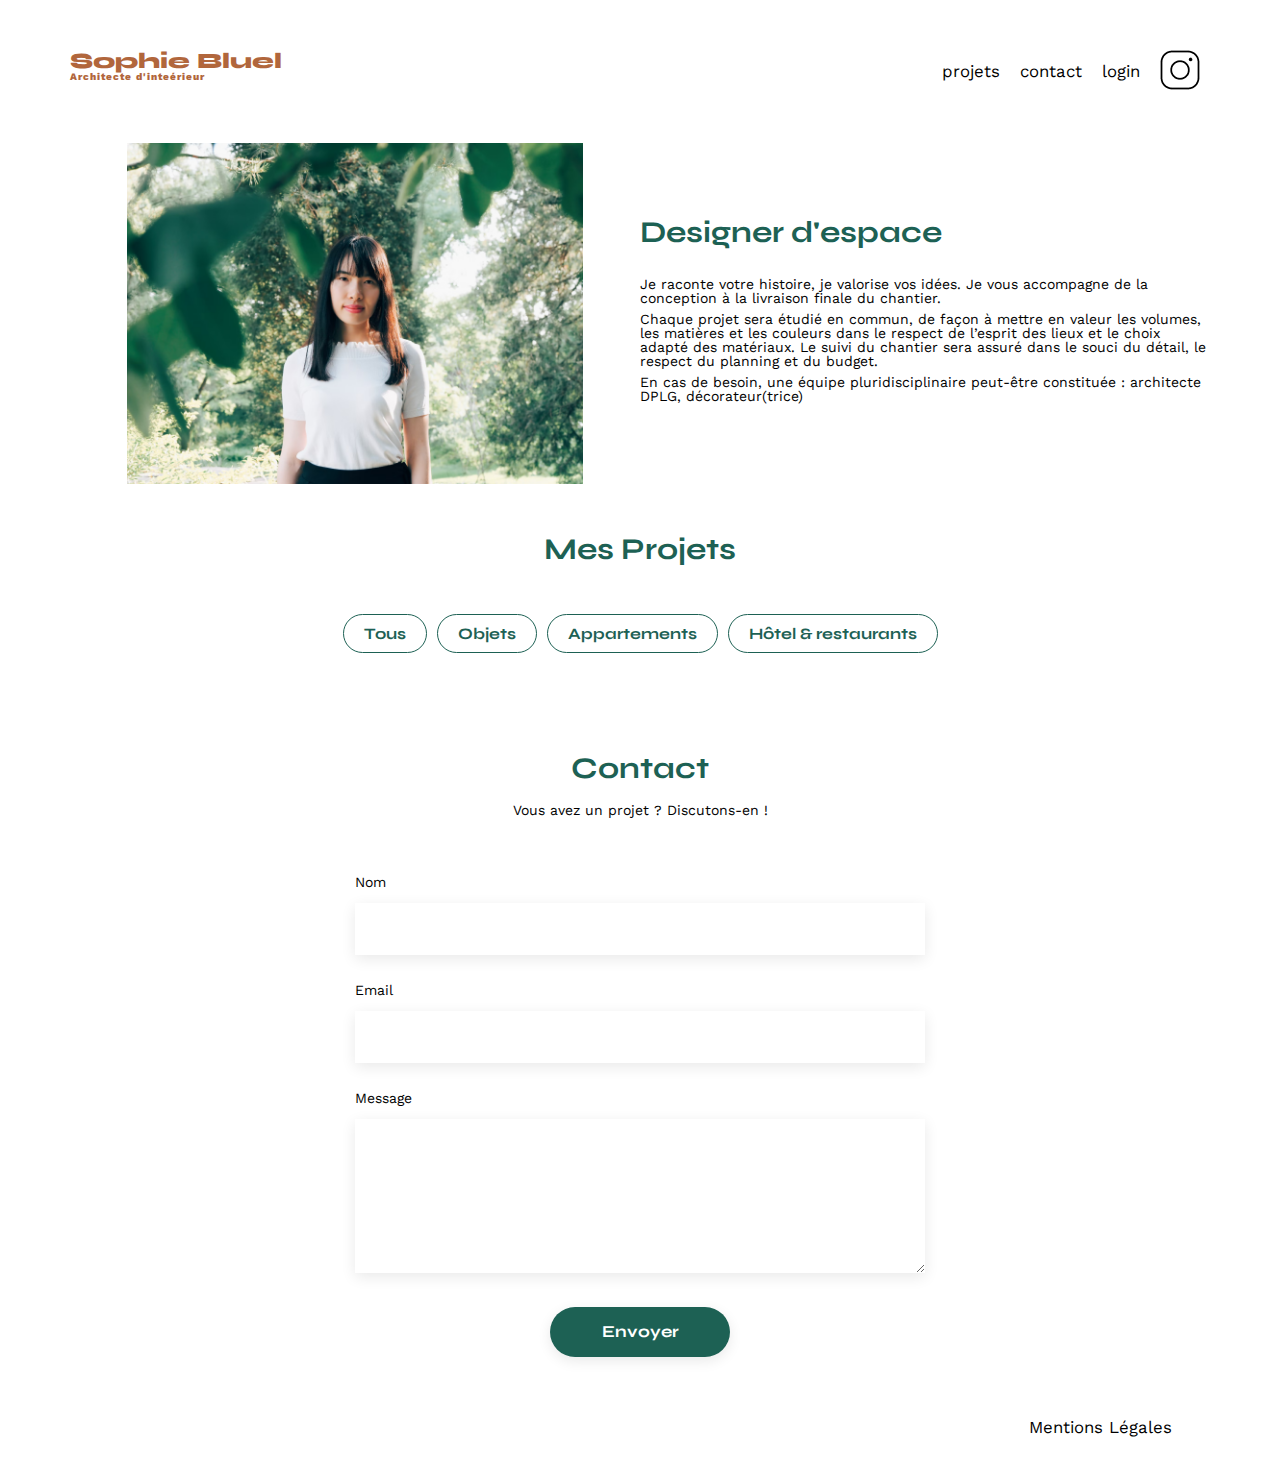
==== index.html @ 7c19d62d "Premier commit" ====
<!DOCTYPE html>
<html lang="fr">
  <head>
    <meta charset="UTF-8" />
    <title>Sophie Bluel - Architecte d'intérieur</title>
    <meta name="viewport" content="width=device-width, initial-scale=1.0" />
    <link rel="preconnect" href="https://fonts.googleapis.com" />
    <link rel="preconnect" href="https://fonts.gstatic.com" crossorigin />
    <link
      href="https://fonts.googleapis.com/css2?family=Syne:wght@700;800&family=Work+Sans&display=swap"
      rel="stylesheet"
    />
    <meta name="description" content="" />
    <link rel="stylesheet" href="./assets/style.css" />
  </head>

  <!-- Objectif 1 : Récuper projet archi via l'api
	Bonus : faire les filtres à récup via la back sauf "tous" -->

  <body>
    <header>
      <h1>Sophie Bluel <span>Architecte d'inteérieur</span></h1>
      <nav>
        <ul>
          <li>projets</li>
          <li>contact</li>
          <li>login</li>
          <li><img src="./assets/icons/instagram.png" alt="Instagram" /></li>
        </ul>
      </nav>
    </header>
    <main>
      <section id="introduction">
        <figure>
          <img src="./assets/images/sophie-bluel.png" alt="" />
        </figure>
        <article>
          <h2>Designer d'espace</h2>
          <p>
            Je raconte votre histoire, je valorise vos idées. Je vous accompagne
            de la conception à la livraison finale du chantier.
          </p>
          <p>
            Chaque projet sera étudié en commun, de façon à mettre en valeur les
            volumes, les matières et les couleurs dans le respect de l’esprit
            des lieux et le choix adapté des matériaux. Le suivi du chantier
            sera assuré dans le souci du détail, le respect du planning et du
            budget.
          </p>
          <p>
            En cas de besoin, une équipe pluridisciplinaire peut-être constituée
            : architecte DPLG, décorateur(trice)
          </p>
        </article>
      </section>
      <section id="portfolio">
        <h2>Mes Projets</h2>
        <div class="boutons-filtres">
          <a class="btn-tous">Tous</a>
          <a class="btn-objets">Objets</a>
          <a class="btn-appartements">Appartements</a>
          <a class="btn-hotel_restaurant">Hôtel & restaurants</a>
        </div>
        <div class="gallery"></div>
      </section>
      <section id="contact">
        <h2>Contact</h2>
        <p>Vous avez un projet ? Discutons-en !</p>
        <form action="#" method="post">
          <label for="name">Nom</label>
          <input type="text" name="name" id="name" />
          <label for="email">Email</label>
          <input type="email" name="email" id="email" />
          <label for="message">Message</label>
          <textarea name="message" id="message" cols="30" rows="10"></textarea>
          <input type="submit" value="Envoyer" />
        </form>
      </section>
    </main>

    <footer>
      <nav>
        <ul>
          <li>Mentions Légales</li>
        </ul>
      </nav>
    </footer>
    <script src="./assets/script.js"></script>
  </body>
</html>
---- assets/style.css ----
/* http://meyerweb.com/eric/tools/css/reset/
   v2.0 | 20110126
   License: none (public domain)
*/

html,
body,
div,
span,
applet,
object,
iframe,
h1,
h2,
h3,
h4,
h5,
h6,
p,
blockquote,
pre,
a,
abbr,
acronym,
address,
big,
cite,
code,
del,
dfn,
em,
img,
ins,
kbd,
q,
s,
samp,
small,
strike,
strong,
sub,
sup,
tt,
var,
b,
u,
i,
center,
dl,
dt,
dd,
ol,
ul,
li,
fieldset,
form,
label,
legend,
table,
caption,
tbody,
tfoot,
thead,
tr,
th,
td,
article,
aside,
canvas,
details,
embed,
figure,
figcaption,
footer,
header,
hgroup,
menu,
nav,
output,
ruby,
section,
summary,
time,
mark,
audio,
video {
  margin: 0;
  padding: 0;
  border: 0;
  font-size: 100%;
  font: inherit;
  vertical-align: baseline;
}
/* HTML5 display-role reset for older browsers */
article,
aside,
details,
figcaption,
figure,
footer,
header,
hgroup,
menu,
nav,
section {
  display: block;
}
body {
  line-height: 1;
}
ol,
ul {
  list-style: none;
}
blockquote,
q {
  quotes: none;
}
blockquote:before,
blockquote:after,
q:before,
q:after {
  content: "";
  content: none;
}
table {
  border-collapse: collapse;
  border-spacing: 0;
}
/** end reset css**/
body {
  max-width: 1140px;
  margin: auto;
  font-family: "Work Sans";
  font-size: 14px;
}
header {
  display: flex;
  justify-content: space-between;
  margin: 50px 0;
}
section {
  margin: 50px 0;
}

h1 {
  display: flex;
  flex-direction: column;
  font-family: "Syne";
  font-size: 22px;
  font-weight: 800;
  color: #b1663c;
}

h1 > span {
  font-family: "Work Sans";
  font-size: 10px;
  letter-spacing: 0.1em;
}

h2 {
  font-family: "Syne";
  font-weight: 700;
  font-size: 30px;
  color: #1d6154;
}
.boutons-filtres {
  display: flex;
  justify-content: center;
  margin: 50px 0;
  top: 812px;
  left: 427px;
}

.boutons-filtres a {
  display: flex;
  /* width: 100%; */
  height: 37px;
  border-radius: 60px;
  border: 1px solid #1d6154;
  font-family: syne;
  font-size: 16px;
  font-weight: 700;
  justify-content: center;
  align-items: center;
  padding: 0 20px;
  margin: 0 5px;
  color: #1d6154;
}
.boutons-filtres a:hover {
	background-color: #1d6154;
	color: white;
	cursor: pointer;
}

nav ul {
  display: flex;
  align-items: center;
  list-style-type: none;
}
nav li {
  padding: 0 10px;
  font-size: 1.2em;
}

li:hover {
  color: #b1663c;
}
#introduction {
  display: flex;
  align-items: center;
}
#introduction figure {
  flex: 1;
}
#introduction img {
  display: block;
  margin: auto;
  width: 80%;
}

#introduction article {
  flex: 1;
}
#introduction h2 {
  margin-bottom: 1em;
}

#introduction p {
  margin-bottom: 0.5em;
}
#portfolio h2 {
  text-align: center;
  margin-bottom: 1em;
}
.gallery {
  width: 100%;
  display: grid;
  grid-template-columns: 1fr 1fr 1fr;
  grid-column-gap: 20px;
  grid-row-gap: 20px;
}

.gallery img {
  width: 100%;
}
#contact {
  width: 50%;
  margin: auto;
}
#contact > * {
  text-align: center;
}
#contact h2 {
  margin-bottom: 20px;
}
#contact form {
  text-align: left;
  margin-top: 30px;
  display: flex;
  flex-direction: column;
}

#contact input {
  height: 50px;
  font-size: 1.2em;
  border: none;
  box-shadow: 0px 4px 14px rgba(0, 0, 0, 0.09);
}
#contact label {
  margin: 2em 0 1em 0;
}
#contact textarea {
  border: none;
  box-shadow: 0px 4px 14px rgba(0, 0, 0, 0.09);
}

input[type="submit"] {
  font-family: "Syne";
  font-weight: 700;
  color: white;
  background-color: #1d6154;
  margin: 2em auto;
  width: 180px;
  text-align: center;
  border-radius: 60px;
}

footer nav ul {
  display: flex;
  justify-content: flex-end;
  margin: 2em;
}
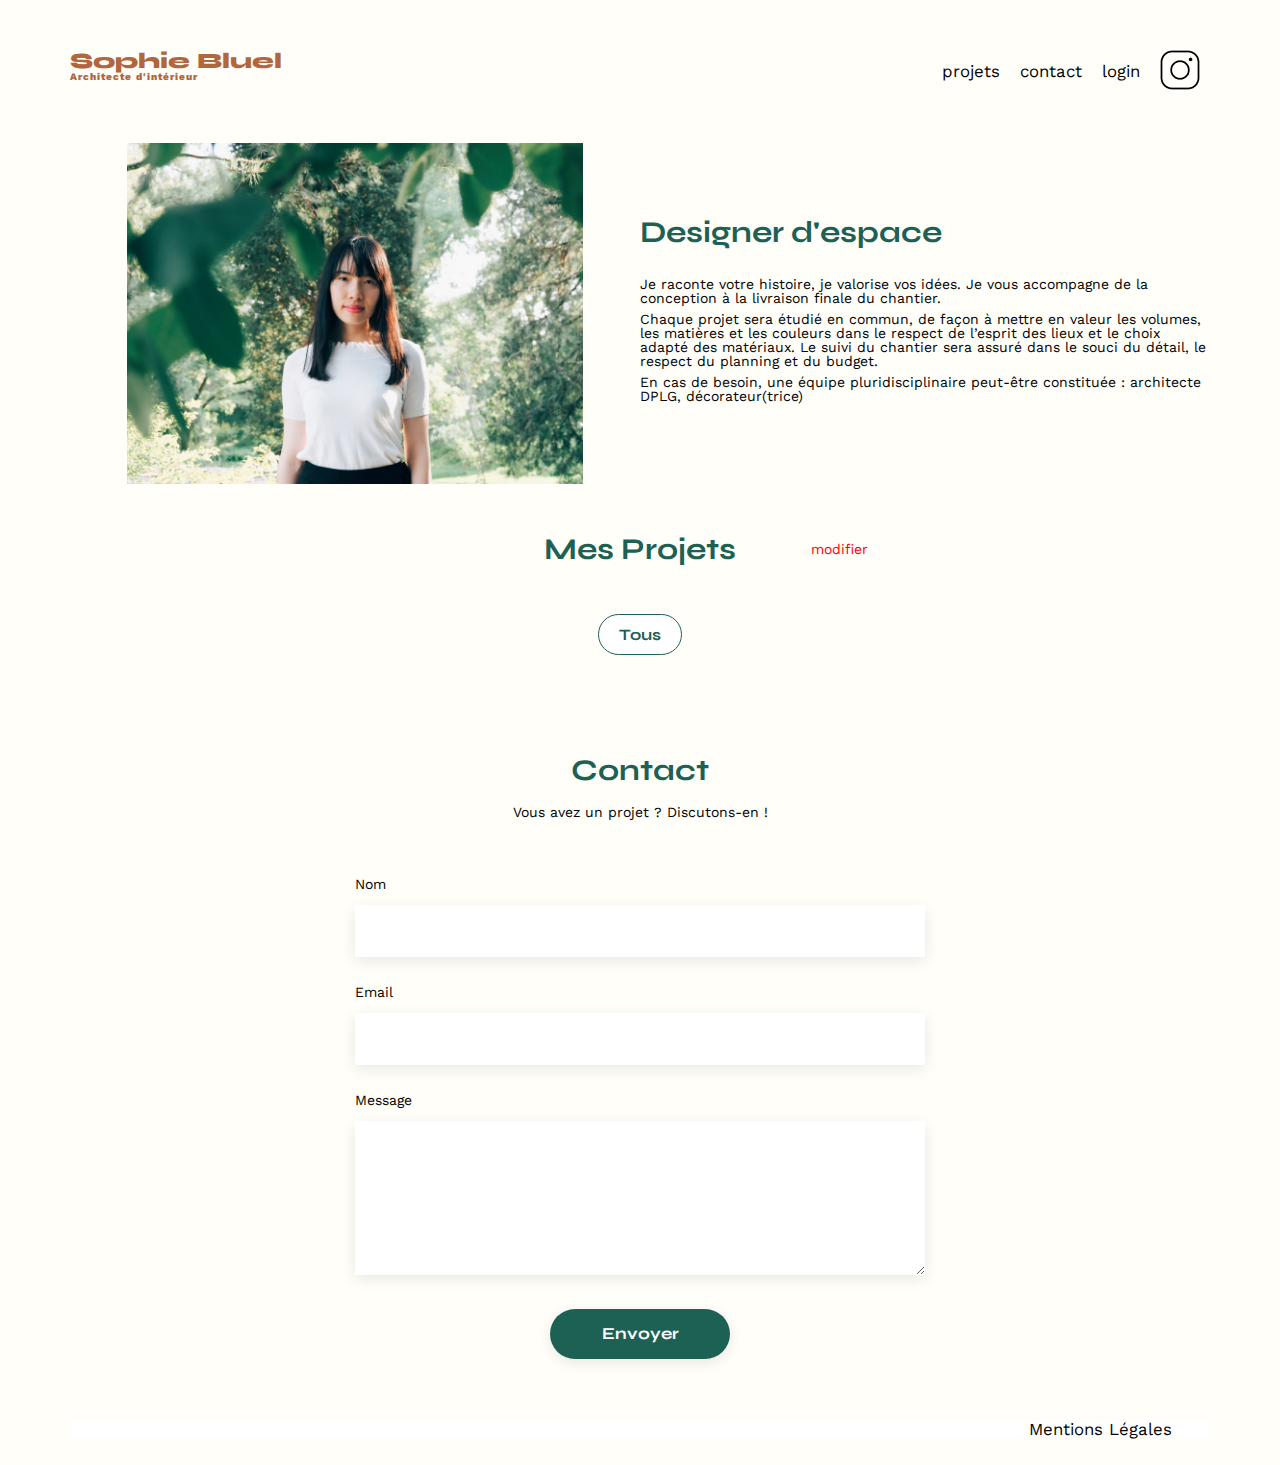
==== commit 4c1cf49f: "ajout de la première version de la modale" ====
--- a/index.html
+++ b/index.html
@@ -14,17 +14,21 @@
     <link rel="stylesheet" href="./assets/style.css" />
   </head>
 
-  <!-- Objectif 1 : Récuper projet archi via l'api
-	Bonus : faire les filtres à récup via la back sauf "tous" -->
+  <!-- Objectif 1 :
+       Objectif 2 : 
+       Ojectif 3 : Faire la modale
+      (Faire fonctionner la suppretion)  -->
 
   <body>
     <header>
-      <h1>Sophie Bluel <span>Architecte d'inteérieur</span></h1>
+      <h1>Sophie Bluel <span>Architecte d'intérieur</span></h1>
       <nav>
         <ul>
           <li>projets</li>
           <li>contact</li>
-          <li>login</li>
+          <li id="login-item">
+            <a href="/assets/login.html" class="login-index">login</a>
+          </li>
           <li><img src="./assets/icons/instagram.png" alt="Instagram" /></li>
         </ul>
       </nav>
@@ -54,14 +58,23 @@
         </article>
       </section>
       <section id="portfolio">
-        <h2>Mes Projets</h2>
-        <div class="boutons-filtres">
-          <a class="btn-tous">Tous</a>
-          <a class="btn-objets">Objets</a>
-          <a class="btn-appartements">Appartements</a>
-          <a class="btn-hotel_restaurant">Hôtel & restaurants</a>
+        <div class="modifier">
+          <h2>Mes Projets</h2>
+          <a id="btn-modifier">modifier</a>
+        </div>
+        <div id="filters">
+          <button class="filter-btn btn-tous">Tous</button>
         </div>
         <div class="gallery"></div>
+      </section>
+      <section>
+        <div id="modal" class="modal">
+          <div class="modal-content">
+            <span class="close" id="close-modal">&times;</span>
+            <h2>Modifier le projet</h2>
+            <div id="modal-projects"></div>
+          </div>
+        </div>
       </section>
       <section id="contact">
         <h2>Contact</h2>
--- a/assets/style.css
+++ b/assets/style.css
@@ -107,10 +107,14 @@
 }
 body {
   line-height: 1;
+  background-color: #fffef8;
 }
 ol,
 ul {
   list-style: none;
+}
+li:hover {
+  cursor: pointer;
 }
 blockquote,
 q {
@@ -163,7 +167,9 @@
   font-weight: 700;
   font-size: 30px;
   color: #1d6154;
-}
+  position: relative;
+}
+
 .boutons-filtres {
   display: flex;
   justify-content: center;
@@ -172,10 +178,19 @@
   left: 427px;
 }
 
-.boutons-filtres a {
-  display: flex;
-  /* width: 100%; */
-  height: 37px;
+#filters {
+  justify-content: center;
+  align-items: center;
+  margin: 50px 0;
+}
+
+.btn-tous {
+  color: white;
+}
+
+/* Styles pour tous les boutons de filtre */
+.filter-btn {
+  display: inline-block;
   border-radius: 60px;
   border: 1px solid #1d6154;
   font-family: syne;
@@ -183,14 +198,17 @@
   font-weight: 700;
   justify-content: center;
   align-items: center;
-  padding: 0 20px;
+  padding: 10px 20px;
   margin: 0 5px;
   color: #1d6154;
-}
-.boutons-filtres a:hover {
-	background-color: #1d6154;
-	color: white;
-	cursor: pointer;
+  text-align: center;
+  background-color: #fff;
+}
+
+.filter-btn:hover {
+  background-color: #1d6154;
+  color: white;
+  cursor: pointer;
 }
 
 nav ul {
@@ -201,6 +219,15 @@
 nav li {
   padding: 0 10px;
   font-size: 1.2em;
+}
+
+.login-index {
+  text-decoration: none;
+  color: black;
+}
+
+.login-index:hover {
+  color: #b1663c;
 }
 
 li:hover {
@@ -229,10 +256,23 @@
 #introduction p {
   margin-bottom: 0.5em;
 }
+.modifier {
+  position: relative;
+}
+
 #portfolio h2 {
   text-align: center;
   margin-bottom: 1em;
 }
+
+#btn-modifier {
+  color: red;
+  position: absolute;
+  top: 25%;
+  right: 30%;
+  cursor: pointer;
+}
+
 .gallery {
   width: 100%;
   display: grid;
@@ -244,6 +284,94 @@
 .gallery img {
   width: 100%;
 }
+
+.container {
+  display: flex;
+  flex-direction: column;
+  align-items: center;
+  padding-top: 50px;
+  padding-bottom: 180px;
+}
+
+.title-form {
+  font-family: Syne;
+  font-weight: 700;
+  font-size: 50px;
+  line-height: 36px;
+}
+
+#login-form {
+  display: flex;
+  flex-direction: column;
+  margin-top: 35px;
+}
+
+.form-mail,
+.form-mdp {
+  font-family: "Work Sans", sans-serif;
+  font-weight: 700;
+  font-size: 16px;
+  color: #3d3d3d;
+  margin-top: 20px;
+  margin-bottom: 5px;
+}
+
+.login-input {
+  width: 379px;
+  height: 51px;
+  border: none;
+  box-shadow: 2px 2px 2px 1px rgba(0, 0, 0, 0.1);
+}
+
+.login-sub {
+  width: 179px;
+  height: 36px;
+  border-radius: 25px;
+  background-color: #1d6154;
+  color: white;
+  border: none;
+  margin: 25px auto;
+}
+
+.login-sub:hover {
+  cursor: pointer;
+}
+
+.login-mdp {
+  color: #3d3d3d;
+  font-size: 14px;
+}
+
+/* Styles pour la modale */
+.modal {
+  display: none;
+  position: fixed;
+  top: 0;
+  left: 0;
+  width: 100%;
+  height: 100%;
+  background-color: rgba(0, 0, 0, 0.4);
+}
+
+.modal-content {
+  background-color: #fff;
+  margin: 20% auto;
+  padding: 20px;
+  border-radius: 5px;
+  width: 60%;
+  box-shadow: 0px 0px 10px rgba(0, 0, 0, 0.2);
+  display: grid;
+  grid-template-columns: repeat(auto-fit, minmax(200px, 1fr));
+  gap: 20px;
+}
+
+.close {
+  color: #aaa;
+  float: right;
+  font-size: 28px;
+  font-weight: bold;
+}
+
 #contact {
   width: 50%;
   margin: auto;
@@ -285,6 +413,9 @@
   text-align: center;
   border-radius: 60px;
 }
+footer {
+  background-color: #fff;
+}
 
 footer nav ul {
   display: flex;
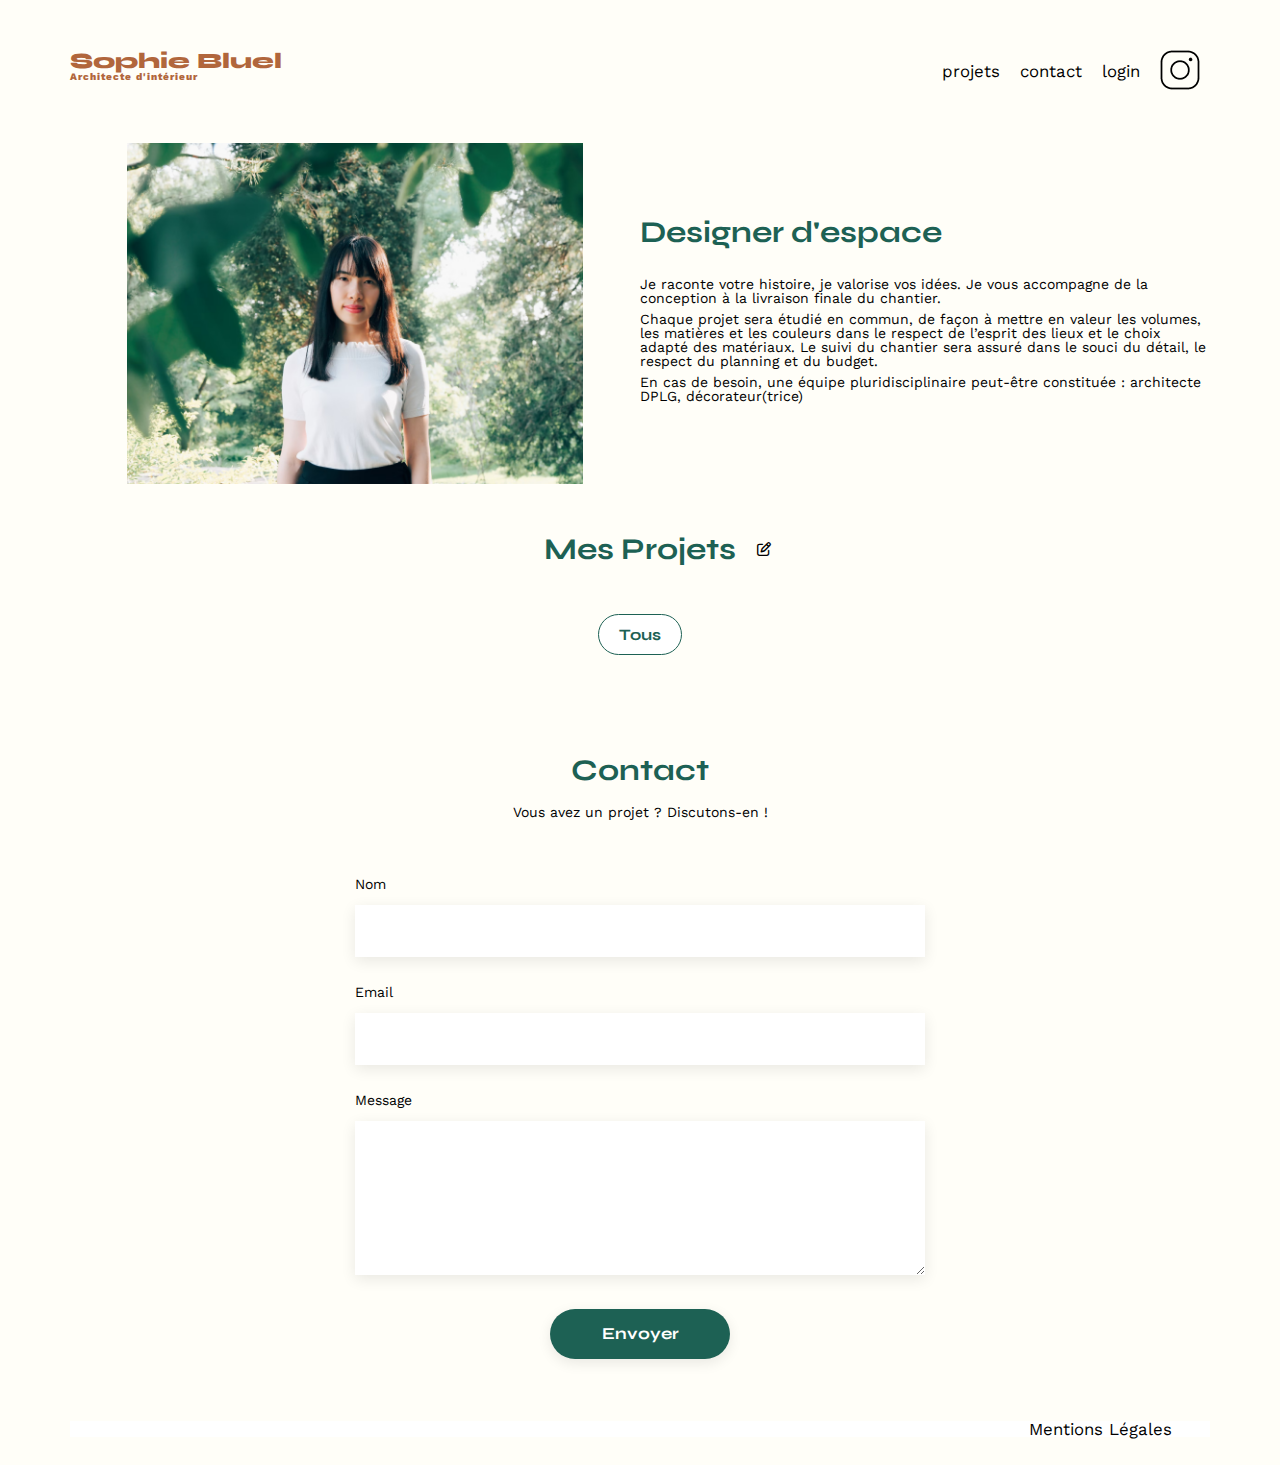
==== commit fa262e0c: "ajout de la modale version 2.0" ====
--- a/index.html
+++ b/index.html
@@ -4,6 +4,10 @@
     <meta charset="UTF-8" />
     <title>Sophie Bluel - Architecte d'intérieur</title>
     <meta name="viewport" content="width=device-width, initial-scale=1.0" />
+    <link
+      rel="stylesheet"
+      href="https://cdnjs.cloudflare.com/ajax/libs/font-awesome/6.0.0-beta2/css/all.min.css"
+    />
     <link rel="preconnect" href="https://fonts.googleapis.com" />
     <link rel="preconnect" href="https://fonts.gstatic.com" crossorigin />
     <link
@@ -56,25 +60,37 @@
             : architecte DPLG, décorateur(trice)
           </p>
         </article>
+        <section>
+          <div id="modal" class="modal-container">
+            <div class="overlay modal-trigger"></div>
+            <div class="modal-content">
+              <button class="close-modal modal-trigger">x</button>
+              <h2>Galerie photo</h2>
+              <div class="galerie"></div>
+              <hr />
+              <div class="bouton-galerie">
+                <button class="ajout-photo">Ajouter une photo</button>
+                <button class="supprimer-galerie">Supprimer la galerie</button>
+              </div>
+            </div>
+          </div>
+        </section>
       </section>
       <section id="portfolio">
         <div class="modifier">
           <h2>Mes Projets</h2>
-          <a id="btn-modifier">modifier</a>
+          <div>
+            <i class="fa-regular fa-pen-to-square"></i
+            ><a id="btn-modifier" class="modal-trigger modifier-button"
+              >modifier</a
+            >
+          </div>
         </div>
+
         <div id="filters">
           <button class="filter-btn btn-tous">Tous</button>
         </div>
         <div class="gallery"></div>
-      </section>
-      <section>
-        <div id="modal" class="modal">
-          <div class="modal-content">
-            <span class="close" id="close-modal">&times;</span>
-            <h2>Modifier le projet</h2>
-            <div id="modal-projects"></div>
-          </div>
-        </div>
       </section>
       <section id="contact">
         <h2>Contact</h2>
--- a/assets/style.css
+++ b/assets/style.css
@@ -266,10 +266,16 @@
 }
 
 #btn-modifier {
-  color: red;
   position: absolute;
   top: 25%;
-  right: 30%;
+  right: 33%;
+  cursor: pointer;
+}
+
+.fa-pen-to-square {
+  position: absolute;
+  top: 25%;
+  right: 38.5%;
   cursor: pointer;
 }
 
@@ -342,35 +348,102 @@
   font-size: 14px;
 }
 
-/* Styles pour la modale */
-.modal {
-  display: none;
+/* Mon style de modale */
+
+.modal-container {
+  visibility: hidden;
   position: fixed;
   top: 0;
   left: 0;
+  width: 100vw;
+  height: 100vh;
+  z-index: 1;
+}
+
+.modal-container.active {
+  visibility: visible;
+}
+
+.overlay {
+  position: absolute;
   width: 100%;
   height: 100%;
-  background-color: rgba(0, 0, 0, 0.4);
+  background: #333333d3;
 }
 
 .modal-content {
+  width: 630px;
+  background: #fff;
+  border-radius: 5px;
+  position: absolute;
+  top: 40%;
+  left: 50%;
+  transform: translate(-50%, -50%);
+  padding: 30px 80px 0 80px;
+}
+
+.close-modal {
+  padding: 8px 10px;
+  border: none;
+  border-radius: 5px;
+  font-size: 18px;
+  position: absolute;
+  top: 10px;
+  right: 10px;
+  cursor: pointer;
+  color: black;
+  font-weight: bold;
   background-color: #fff;
-  margin: 20% auto;
-  padding: 20px;
-  border-radius: 5px;
-  width: 60%;
-  box-shadow: 0px 0px 10px rgba(0, 0, 0, 0.2);
-  display: grid;
-  grid-template-columns: repeat(auto-fit, minmax(200px, 1fr));
+}
+
+.modal-container h2 {
+  margin-top: 10px;
+  font-weight: 500;
+  text-align: center;
+  font-family: Work Sans;
+  font-weight: 400;
+  font-size: 26px;
+}
+
+.galerie {
+  margin-top: 40px;
+}
+
+.bouton-galerie {
+  display: flex;
+  flex-direction: column;
+  margin: 30px 0;
   gap: 20px;
-}
-
-.close {
-  color: #aaa;
-  float: right;
-  font-size: 28px;
-  font-weight: bold;
-}
+  align-items: center;
+}
+
+.ajout-photo {
+  width: 55%;
+  height: 36px;
+  border-radius: 25px;
+  background-color: #1d6154;
+  color: white;
+  border: none;
+  font-family: Syne;
+  font-size: 15px;
+  font-weight: 700;
+  line-height: 17px;
+  cursor: pointer;
+}
+
+.supprimer-galerie {
+  width: 50%;
+  color: rgb(243, 94, 94);
+  border: none;
+  font-family: Syne;
+  font-size: 15px;
+  font-weight: 700;
+  line-height: 17px;
+  background-color: #fff;
+  cursor: pointer;
+}
+
+/* Fin de la modale */
 
 #contact {
   width: 50%;
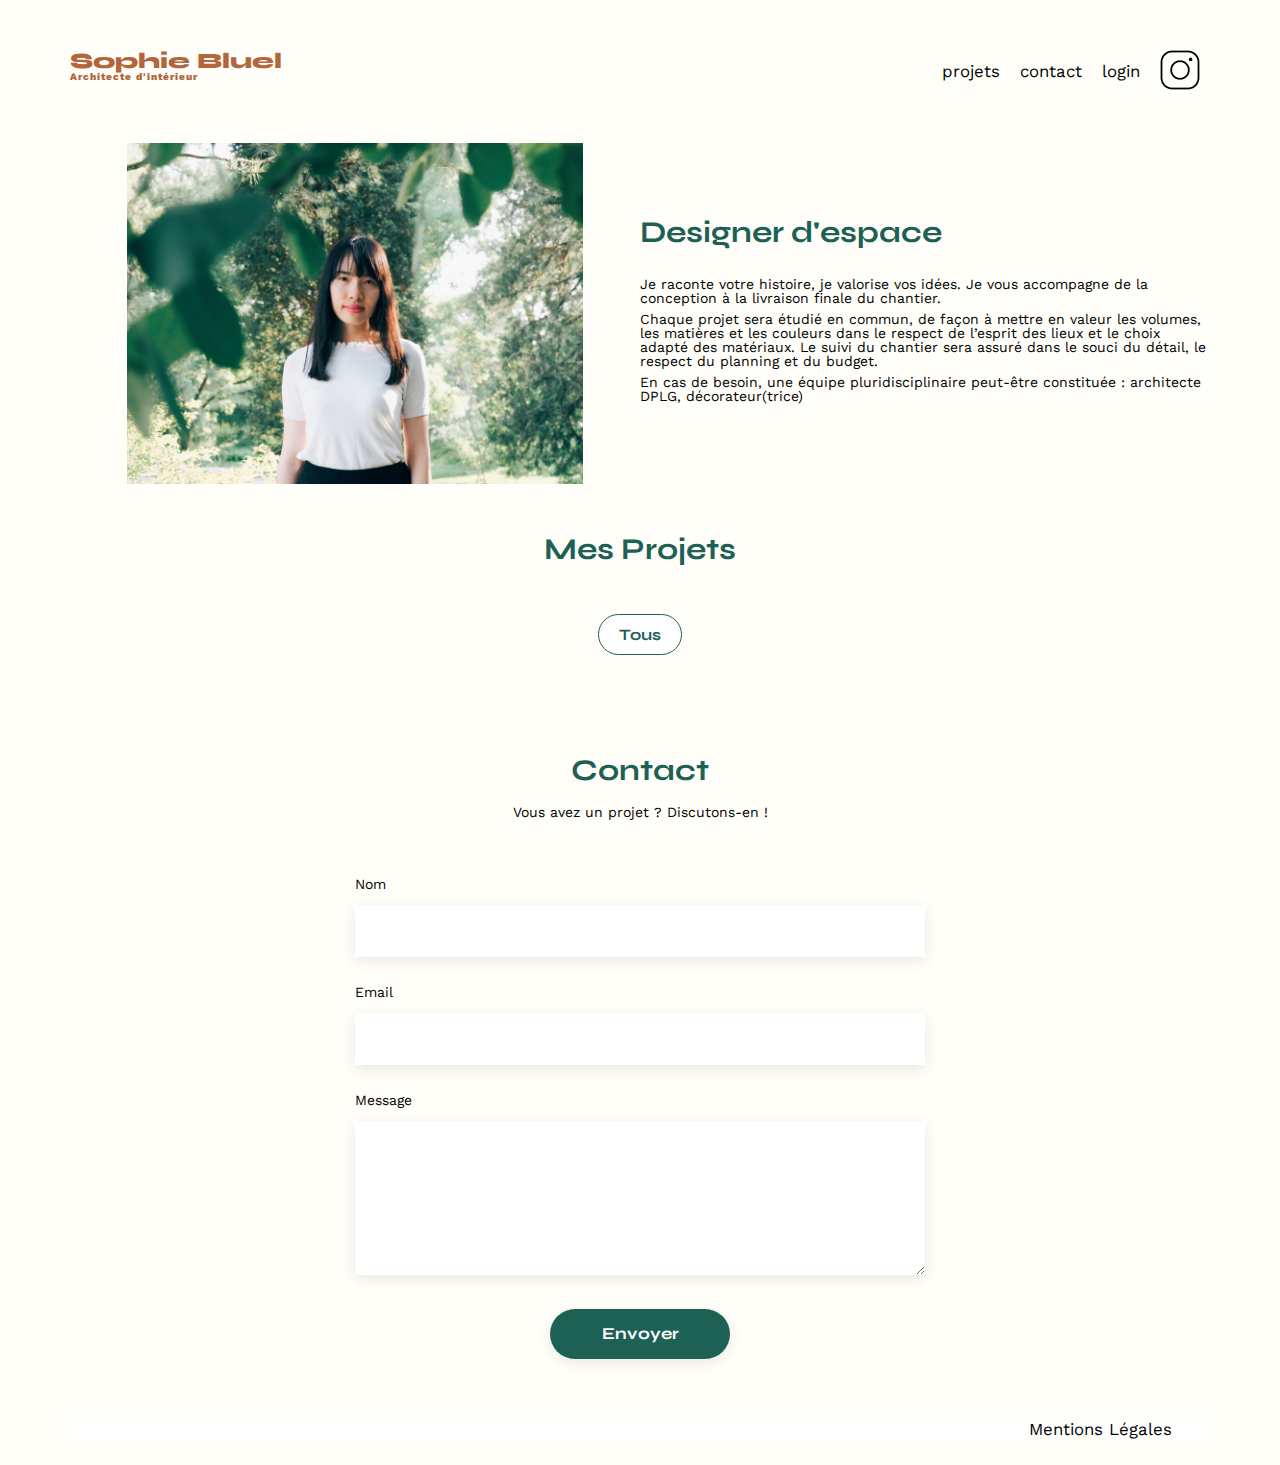
==== commit c2ba0959: "Ajout des projets brute dans la modale" ====
--- a/index.html
+++ b/index.html
@@ -18,10 +18,9 @@
     <link rel="stylesheet" href="./assets/style.css" />
   </head>
 
-  <!-- Objectif 1 :
-       Objectif 2 : 
-       Ojectif 3 : Faire la modale
-      (Faire fonctionner la suppretion)  -->
+  <!-- Objectif 1 : stylisée le contenu de la modale
+       Objectif 2 : coder suppression image
+       Objectif 3 : Faire la seconde modale -->
 
   <body>
     <header>
@@ -75,6 +74,7 @@
             </div>
           </div>
         </section>
+        <section class="modal-ajout-photo"></section>
       </section>
       <section id="portfolio">
         <div class="modifier">
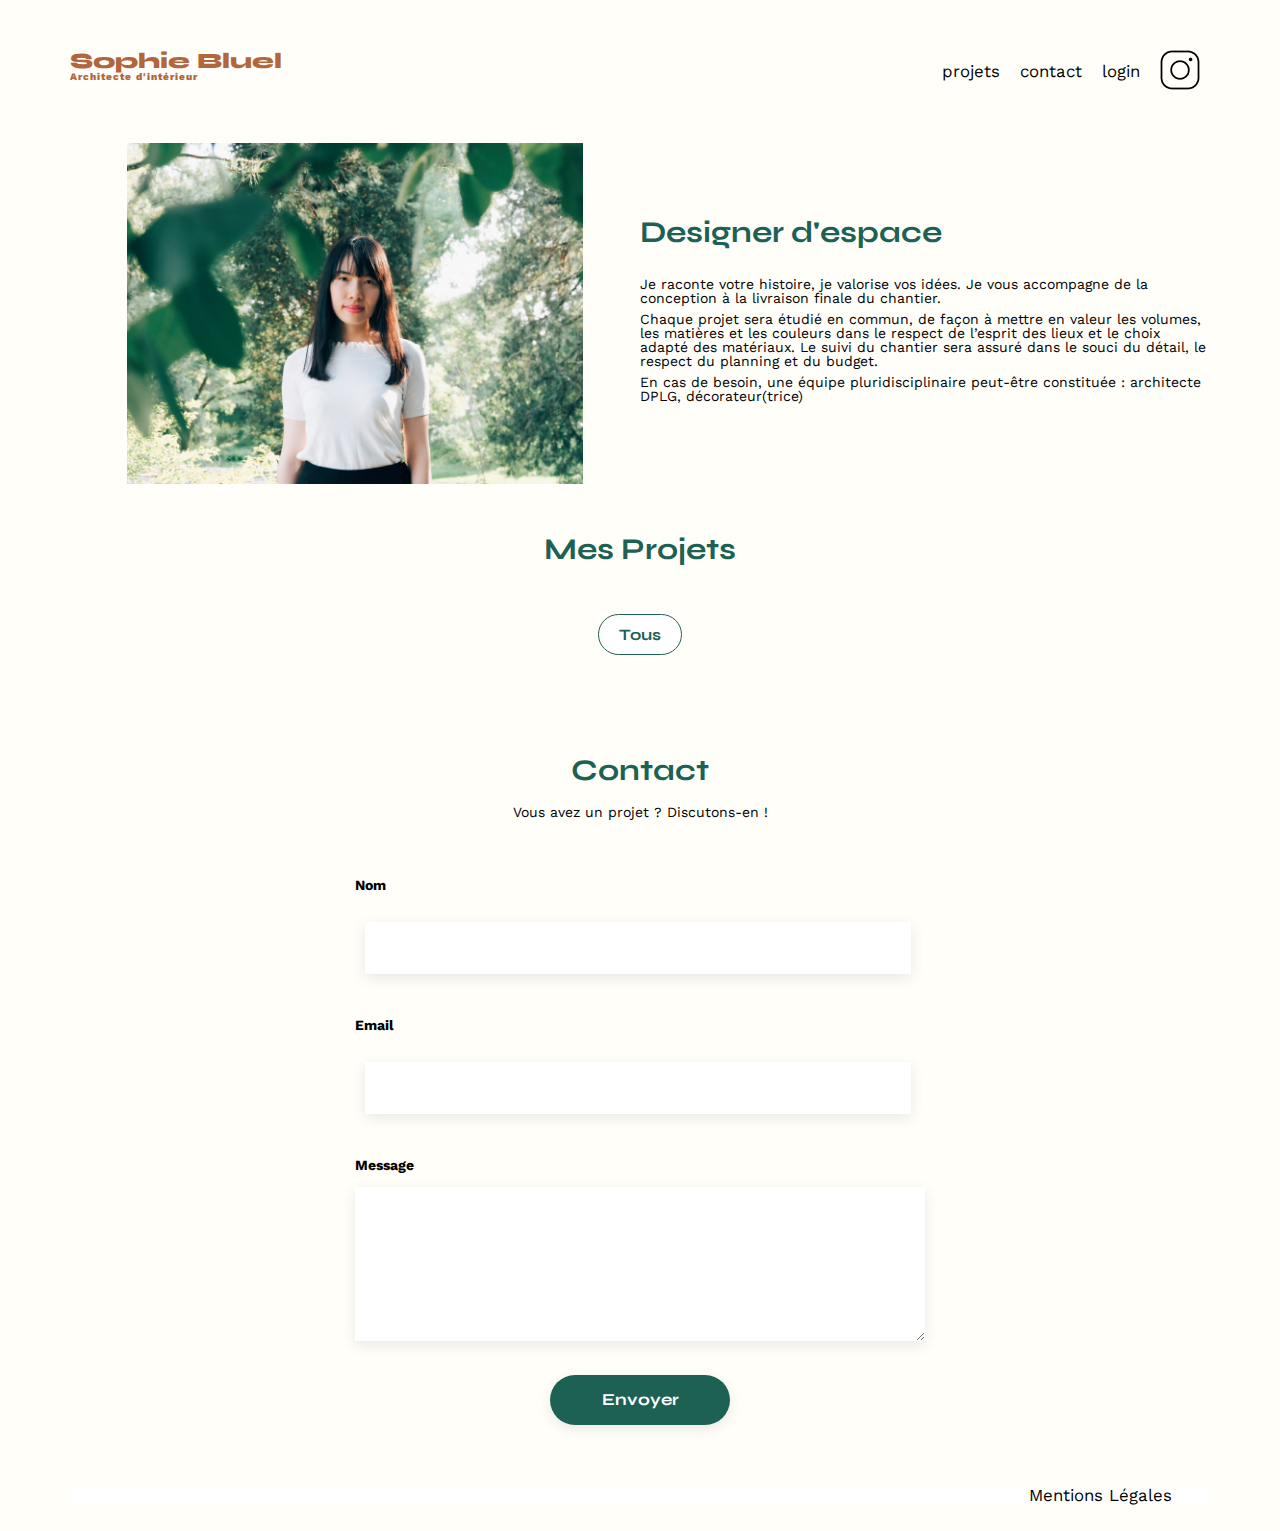
==== commit 69d76b0a: "Implémentation ajout et suppression de photo" ====
--- a/index.html
+++ b/index.html
@@ -59,22 +59,45 @@
             : architecte DPLG, décorateur(trice)
           </p>
         </article>
-        <section>
-          <div id="modal" class="modal-container">
-            <div class="overlay modal-trigger"></div>
-            <div class="modal-content">
-              <button class="close-modal modal-trigger">x</button>
-              <h2>Galerie photo</h2>
-              <div class="galerie"></div>
-              <hr />
-              <div class="bouton-galerie">
-                <button class="ajout-photo">Ajouter une photo</button>
-                <button class="supprimer-galerie">Supprimer la galerie</button>
-              </div>
+      </section>
+      <!-- Modale 1 -->
+      <section id="modal-1">
+        <div id="modal-container-1" class="modal-container-1">
+          <div class="overlay modal-trigger"></div>
+          <div class="modal-content">
+            <button class="close-modal modal-trigger">x</button>
+            <h2>Galerie photo</h2>
+            <div class="galerie"></div>
+            <hr />
+            <div class="bouton-galerie">
+              <button class="ajout-photo">Ajouter une photo</button>
+              <button class="supprimer-galerie">Supprimer la galerie</button>
             </div>
           </div>
-        </section>
-        <section class="modal-ajout-photo"></section>
+        </div>
+      </section>
+      <section id="modal-2">
+        <div id="modal-container-2" class="modal-container-2">
+          <div class="overlay modal-trigger"></div>
+          <div class="modal-content">
+            <button class="close-modal modal-trigger">x</button>
+            <i class="fa-solid fa-arrow-left"></i>
+            <h2>Ajout photo</h2>
+            <div class="ajout-content">
+              <i class="fa-regular fa-image"></i>
+              <button class="button-ajout-photo">+ Ajout photo</button>
+              <p class="info-photo">jpg, png : 4mo max</p>
+            </div>
+            <div class="label-information">
+              <label for="title" class="label">Title</label>
+              <input type="text" class="labelModal" id="title" name="title" />
+              <label for="categorie" class="label">Catégorie</label>
+              <select id="category" name="category"></select>
+            </div>
+            <hr class="separat-2" />
+            <button class="validation">Valider</button>
+          </div>
+        </div>
       </section>
       <section id="portfolio">
         <div class="modifier">
--- a/assets/style.css
+++ b/assets/style.css
@@ -350,7 +350,8 @@
 
 /* Mon style de modale */
 
-.modal-container {
+.modal-container-1,
+.modal-container-2 {
   visibility: hidden;
   position: fixed;
   top: 0;
@@ -360,7 +361,8 @@
   z-index: 1;
 }
 
-.modal-container.active {
+.modal-container-1.active,
+.modal-container-2.active {
   visibility: visible;
 }
 
@@ -376,7 +378,7 @@
   background: #fff;
   border-radius: 5px;
   position: absolute;
-  top: 40%;
+  top: 50%;
   left: 50%;
   transform: translate(-50%, -50%);
   padding: 30px 80px 0 80px;
@@ -386,17 +388,18 @@
   padding: 8px 10px;
   border: none;
   border-radius: 5px;
-  font-size: 18px;
+  font-size: 30px;
   position: absolute;
-  top: 10px;
-  right: 10px;
+  top: 20px;
+  right: 20px;
   cursor: pointer;
   color: black;
   font-weight: bold;
   background-color: #fff;
 }
 
-.modal-container h2 {
+.modal-container-1 h2,
+.modal-container-2 h2 {
   margin-top: 10px;
   font-weight: 500;
   text-align: center;
@@ -407,6 +410,42 @@
 
 .galerie {
   margin-top: 40px;
+  display: grid;
+  grid-template-columns: repeat(5, 1fr);
+  gap: 10px;
+}
+
+.galerie-content {
+  position: relative;
+}
+
+.galerie-content img {
+  width: 80%;
+}
+
+.delete-img {
+  position: absolute;
+  top: 10px;
+  right: 30px;
+  color: #fff;
+  height: 25px;
+  width: 25px;
+  display: flex;
+  justify-content: center;
+  align-items: center;
+  background-color: #000000;
+  font-size: 17px;
+  font-weight: 700;
+  border-radius: 10%;
+  cursor: pointer;
+}
+
+.editer {
+  padding-top: 5px;
+  font-family: Work Sans;
+  font-weight: 700;
+  font-size: 14px;
+  line-height: 14px;
 }
 
 .bouton-galerie {
@@ -443,6 +482,97 @@
   cursor: pointer;
 }
 
+/* Modale numéro 2 */
+
+.fa-arrow-left {
+  font-size: 30px;
+  cursor: pointer;
+}
+
+.ajout-content {
+  display: flex;
+  flex-direction: column;
+  align-items: center;
+  background-color: #e8f1f6;
+  margin: 30px 0 60px 0;
+  border-radius: 5px;
+}
+
+.miniature-image {
+  width: 50%;
+  height: 50%;
+}
+
+.fa-image {
+  font-size: 60px;
+  color: #b9c5cc;
+  padding-top: 30px;
+  padding-bottom: 20px;
+}
+
+.button-ajout-photo {
+  background-color: #cbd6dc;
+  color: #306685;
+  padding: 10px;
+  width: 40%;
+  border-radius: 25px;
+  border: none;
+  font-family: Work Sans;
+  font-weight: bold;
+  font-size: 14px;
+  cursor: pointer;
+}
+
+.info-photo {
+  font-size: 12px;
+  font-family: Work Sans;
+  padding-top: 10px;
+  padding-bottom: 15px;
+}
+
+.label-information {
+  display: flex;
+  flex-direction: column;
+}
+
+label {
+  font-family: Work Sans;
+  font-size: 14px;
+  line-height: 16px;
+  font-weight: bold;
+  margin-top: 10px;
+}
+
+input,
+select {
+  border: none;
+  width: 95%;
+  height: 50px;
+  margin: 15px 0 15px 10px;
+}
+
+.separat-2 {
+  margin: 20px 0;
+}
+
+.validation {
+  color: #fff;
+  font-family: Syne;
+  font-weight: 700;
+  font-size: 14px;
+  line-height: 16px;
+  text-align: center;
+  background-color: #a7a7a7;
+  border-radius: 25px;
+  width: 50%;
+  border: none;
+  height: 36px;
+  position: relative;
+  left: 25%;
+  margin: 30px 0 50px 0;
+  cursor: pointer;
+}
+
 /* Fin de la modale */
 
 #contact {
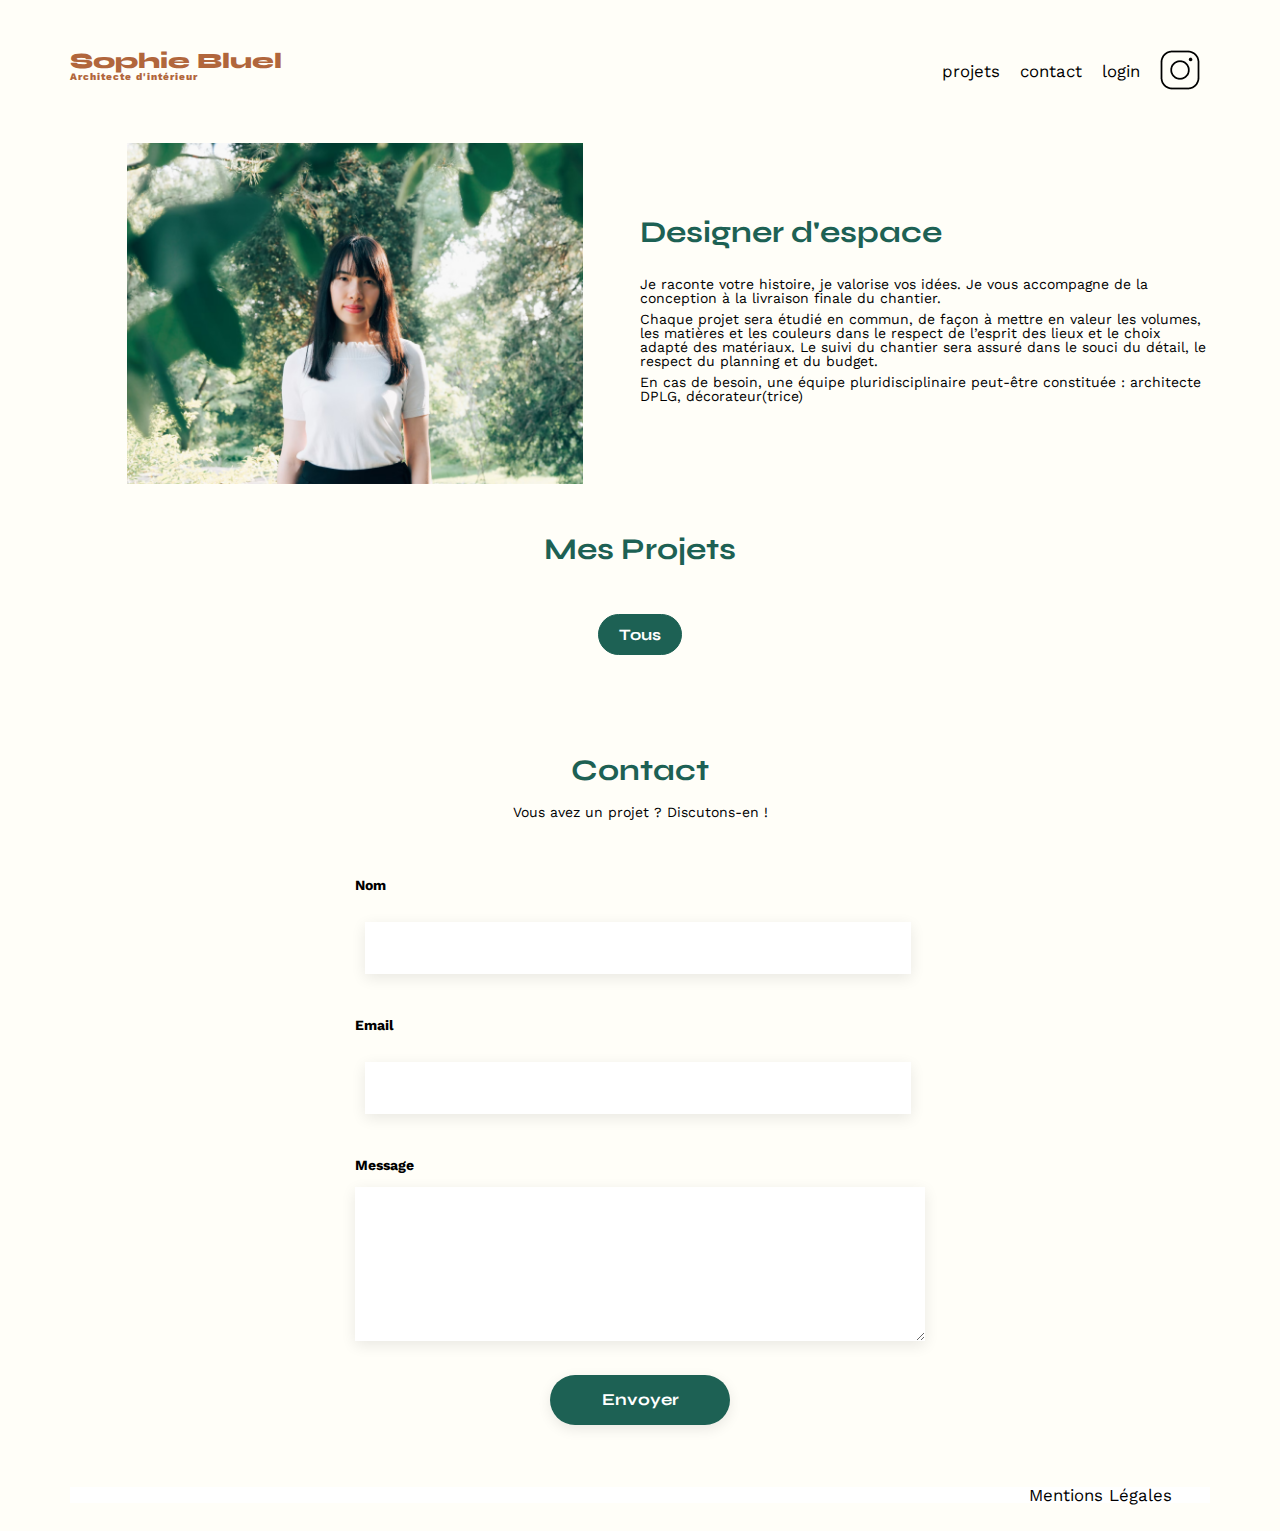
==== commit 2e392ba1: "Last commit" ====
--- a/index.html
+++ b/index.html
@@ -18,11 +18,20 @@
     <link rel="stylesheet" href="./assets/style.css" />
   </head>
 
-  <!-- Objectif 1 : stylisée le contenu de la modale
-       Objectif 2 : coder suppression image
-       Objectif 3 : Faire la seconde modale -->
+  <!-- r.oubraim@gmail.com -->
+  <!-- Ajout de la barre non fonctionnel "mode édition" -->
+  <!-- Retravailler le fonctionnement de mon js : 
+  les méthodes utiliser et utilisable
+  le "await" et sa variante avec le ".then"
+  La façon de récupérer le dataset id dans la "function deleteImage". Récupération que ce fait dans "function displayGalerie" avec "data-id="${projet.id}" -->
 
   <body>
+    <div id="connected-bar" class="connected-bar">
+      <div class="connected-bar-content">
+        <i class="fa-regular fa-pen-to-square"></i>
+        <p>modifier</p>
+      </div>
+    </div>
     <header>
       <h1>Sophie Bluel <span>Architecte d'intérieur</span></h1>
       <nav>
@@ -95,7 +104,7 @@
               <select id="category" name="category"></select>
             </div>
             <hr class="separat-2" />
-            <button class="validation">Valider</button>
+            <button class="validation" disabled="true">Valider</button>
           </div>
         </div>
       </section>
@@ -111,7 +120,7 @@
         </div>
 
         <div id="filters">
-          <button class="filter-btn btn-tous">Tous</button>
+          <button class="filter-btn btn-tous selected-filter">Tous</button>
         </div>
         <div class="gallery"></div>
       </section>
--- a/assets/style.css
+++ b/assets/style.css
@@ -170,6 +170,31 @@
   position: relative;
 }
 
+/* Barre noir quand l'utilisateur est co */
+.connected-bar {
+  background-color: black;
+  color: white;
+  padding: 10px;
+  text-align: center;
+  display: none;
+  position: fixed;
+  top: 0;
+  left: 0;
+  right: 0;
+  z-index: 1000;
+}
+
+.connected-bar-content {
+  display: flex;
+  justify-content: center;
+  gap: 5px;
+}
+
+.connected-bar-content p,
+.connected-bar-content i {
+  cursor: pointer;
+}
+
 .boutons-filtres {
   display: flex;
   justify-content: center;
@@ -211,6 +236,11 @@
   cursor: pointer;
 }
 
+.selected-filter {
+  background-color: #1d6154;
+  color: #fff;
+}
+
 nav ul {
   display: flex;
   align-items: center;
@@ -272,7 +302,8 @@
   cursor: pointer;
 }
 
-.fa-pen-to-square {
+.modifier .fa-pen-to-square {
+  display: none;
   position: absolute;
   top: 25%;
   right: 38.5%;
@@ -289,6 +320,7 @@
 
 .gallery img {
   width: 100%;
+  height: 100%;
 }
 
 .container {
@@ -421,6 +453,7 @@
 
 .galerie-content img {
   width: 80%;
+  height: 80%;
 }
 
 .delete-img {
@@ -562,7 +595,7 @@
   font-size: 14px;
   line-height: 16px;
   text-align: center;
-  background-color: #a7a7a7;
+  background-color: #1d6154;
   border-radius: 25px;
   width: 50%;
   border: none;
@@ -571,6 +604,10 @@
   left: 25%;
   margin: 30px 0 50px 0;
   cursor: pointer;
+}
+
+.validation:disabled {
+  background-color: #a7a7a7;
 }
 
 /* Fin de la modale */
